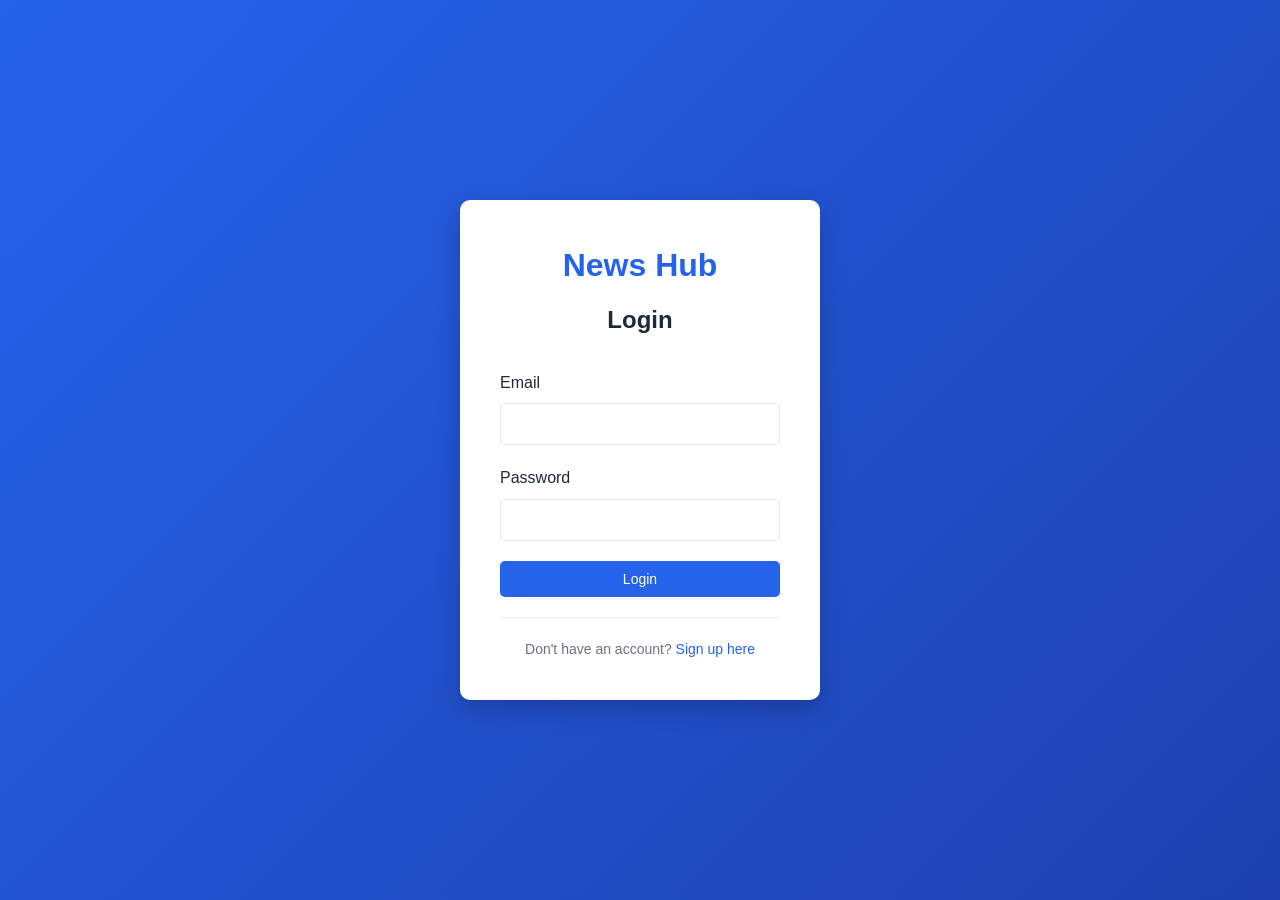
==== Final/index.html @ 7c05505f "finishing API" ====
<!DOCTYPE html>
<html lang="en">
<head>
    <meta charset="UTF-8">
    <meta name="viewport" content="width=device-width, initial-scale=1.0">
    <title>News Hub - Latest News</title>
    <link rel="stylesheet" href="css/style.css">
</head>
<body>
    <nav class="navbar">
        <div class="container">
            <div class="nav-brand">Vi En Ẹt Brét</div>
            <div class="nav-links">
                <button id="logoutBtn" class="btn btn-logout">Đăng xuất</button>
            </div>
        </div>
    </nav>

    <div class="container">
        <div class="header">
            <h1>Latest News</h1>
            <div class="search-section">
                <input type="text" id="searchInput" placeholder="Search news">
                <select id="categorySelect" class="category-select">
                    <option value="general">General</option>
                    <option value="business">Business</option>
                    <option value="entertainment">Entertainment</option>
                    <option value="health">Health</option>
                    <option value="science">Science</option>
                    <option value="sports">Sports</option>
                    <option value="technology">Technology</option>
                </select>
                <button id="searchBtn" class="btn btn-primary">Search</button>
            </div>
        </div>

        <div class="content-wrapper">
            <div class="main-content">
                <div id="newsContainer" class="news-grid">
                    <!-- News articles will be loaded here -->
                </div>

                <div class="loading" id="loading" style="display: none;">
                    <p>Loading news...</p>
                </div>
            </div>

            <aside class="sidebar">
                <h3>Featured Products</h3>
                <div id="productsContainer" class="products-list">
                    <!-- Products will load here -->
                </div>
            </aside>
        </div>
    </div>

    <script src="js/main.js"></script>
</body>
</html>
---- Final/css/style.css ----
/* ===================================
   NEWS WEBSITE - MAIN STYLESHEET
   
   This file imports all CSS modules.
   Each file handles a specific section
   of the application for better
   organization and maintainability.
   
   === CSS Module Structure ===
   1. variables.css    - Global variables & base styles
   2. navbar.css       - Navigation & header styles
   3. auth.css         - Authentication page styles
   4. buttons.css      - Button styles & variants
   5. news-cards.css   - News grid & card styles
   6. alerts.css       - Alert & message styles
   7. responsive.css   - Media queries & utilities
   
   =================================== */

@import url('./variables.css');
@import url('./navbar.css');
@import url('./auth.css');
@import url('./buttons.css');
@import url('./news-cards.css');
@import url('./alerts.css');
@import url('./layout.css');
@import url('./responsive.css');
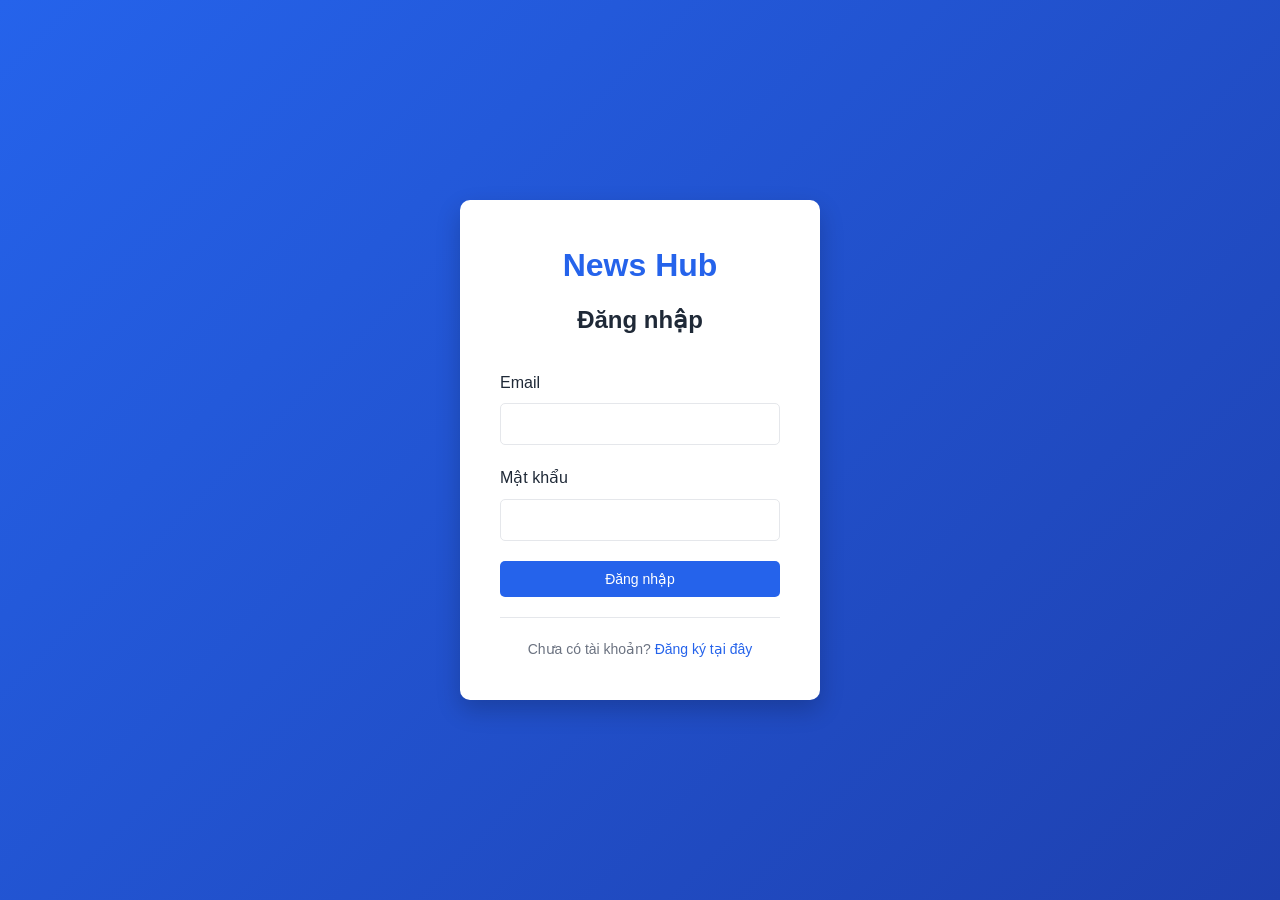
==== commit 894b19e9: "changed the products" ====
--- a/Final/index.html
+++ b/Final/index.html
@@ -1,59 +1,59 @@
-<!DOCTYPE html>
-<html lang="en">
-<head>
-    <meta charset="UTF-8">
-    <meta name="viewport" content="width=device-width, initial-scale=1.0">
-    <title>News Hub - Latest News</title>
-    <link rel="stylesheet" href="css/style.css">
-</head>
-<body>
+<!doctype html>
+<html lang="vi">
+  <head>
+    <meta charset="UTF-8" />
+    <meta name="viewport" content="width=device-width, initial-scale=1.0" />
+    <title>News Hub - Tin tức mới nhất</title>
+    <link rel="stylesheet" href="css/style.css" />
+  </head>
+  <body>
     <nav class="navbar">
-        <div class="container">
-            <div class="nav-brand">Vi En Ẹt Brét</div>
-            <div class="nav-links">
-                <button id="logoutBtn" class="btn btn-logout">Đăng xuất</button>
-            </div>
+      <div class="container">
+        <div class="nav-brand">Vi En Ẹt Brét</div>
+        <div class="nav-links">
+          <button id="logoutBtn" class="btn btn-logout">Đăng xuất</button>
         </div>
+      </div>
     </nav>
 
     <div class="container">
-        <div class="header">
-            <h1>Latest News</h1>
-            <div class="search-section">
-                <input type="text" id="searchInput" placeholder="Search news">
-                <select id="categorySelect" class="category-select">
-                    <option value="general">General</option>
-                    <option value="business">Business</option>
-                    <option value="entertainment">Entertainment</option>
-                    <option value="health">Health</option>
-                    <option value="science">Science</option>
-                    <option value="sports">Sports</option>
-                    <option value="technology">Technology</option>
-                </select>
-                <button id="searchBtn" class="btn btn-primary">Search</button>
-            </div>
+      <div class="header">
+        <h1>Tin tức mới nhất</h1>
+        <div class="search-section">
+          <input type="text" id="searchInput" placeholder="Tìm kiếm tin tức" />
+          <select id="categorySelect" class="category-select">
+            <option value="general">Tổng hợp</option>
+            <option value="business">Kinh doanh</option>
+            <option value="entertainment">Giải trí</option>
+            <option value="health">Sức khỏe</option>
+            <option value="science">Khoa học</option>
+            <option value="sports">Thể thao</option>
+            <option value="technology">Công nghệ</option>
+          </select>
+          <button id="searchBtn" class="btn btn-primary">Tìm kiếm</button>
+        </div>
+      </div>
+
+      <div class="content-wrapper">
+        <div class="main-content">
+          <div id="newsContainer" class="news-grid">
+            <!-- News articles will be loaded here -->
+          </div>
+
+          <div class="loading" id="loading" style="display: none">
+            <p>Đang tải tin tức...</p>
+          </div>
         </div>
 
-        <div class="content-wrapper">
-            <div class="main-content">
-                <div id="newsContainer" class="news-grid">
-                    <!-- News articles will be loaded here -->
-                </div>
-
-                <div class="loading" id="loading" style="display: none;">
-                    <p>Loading news...</p>
-                </div>
-            </div>
-
-            <aside class="sidebar">
-                <h3>Featured Products</h3>
-                <div id="productsContainer" class="products-list">
-                    <!-- Products will load here -->
-                </div>
-            </aside>
-        </div>
+        <aside class="sidebar">
+          <h3>Sản phẩm nổi bật</h3>
+          <div id="productsContainer" class="products-list">
+            <!-- Products will load here -->
+          </div>
+        </aside>
+      </div>
     </div>
 
     <script src="js/main.js"></script>
-</body>
+  </body>
 </html>
